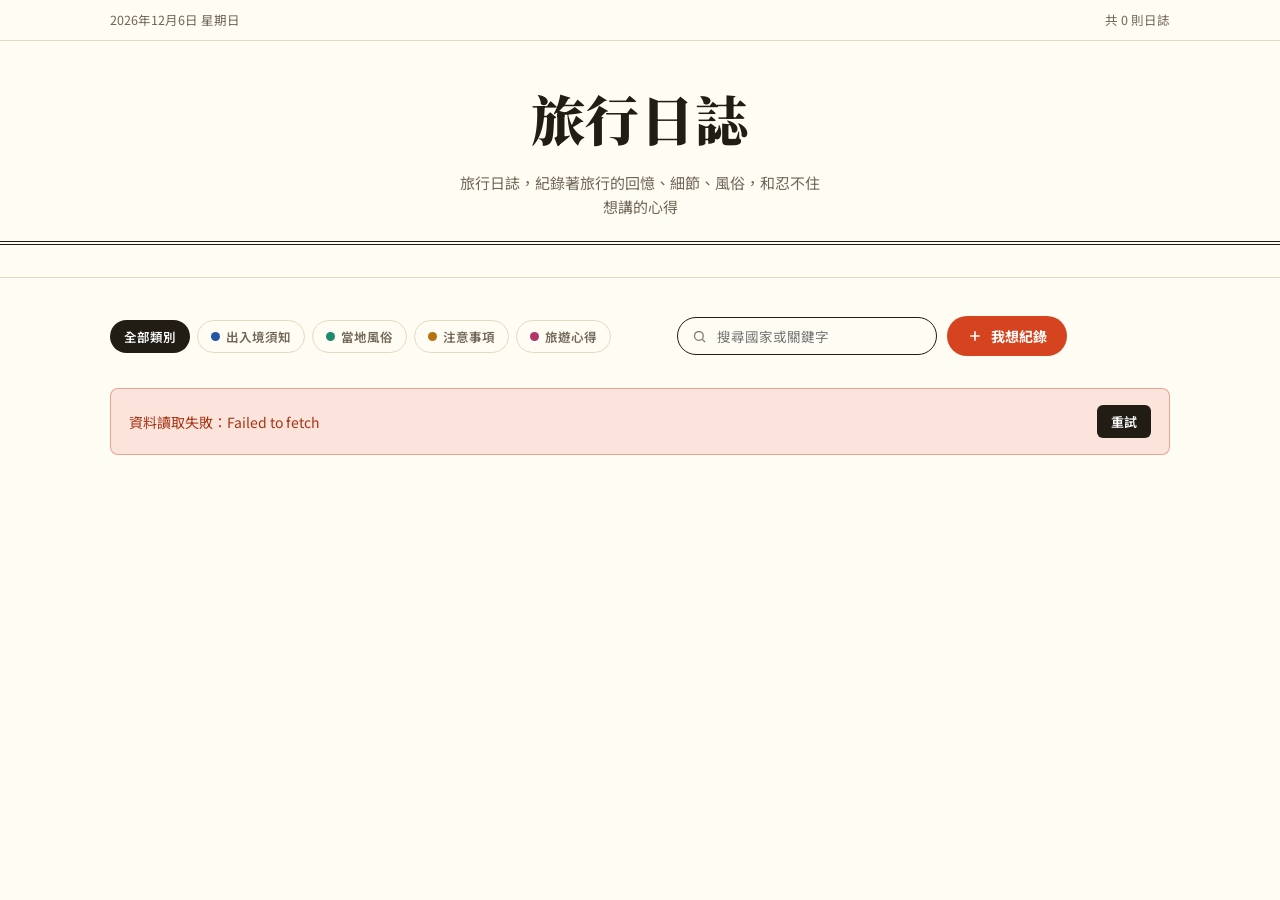
==== index.html @ fbd5e42c "no message" ====
<!DOCTYPE html>
<html lang="zh-Hant">
<head>
<meta charset="UTF-8">
<meta name="viewport" content="width=device-width, initial-scale=1.0">
<title>旅行日誌</title>
<link rel="preconnect" href="https://fonts.googleapis.com">
<link href="https://fonts.googleapis.com/css2?family=Noto+Serif+TC:wght@600;700;900&family=Noto+Sans+TC:wght@400;500;600;700&display=swap" rel="stylesheet">

<link rel="stylesheet" href="css/variables.css">
<link rel="stylesheet" href="css/base.css">
<link rel="stylesheet" href="css/layout.css">
<link rel="stylesheet" href="css/navigation.css">
<link rel="stylesheet" href="css/content.css">
<link rel="stylesheet" href="css/states.css">
<link rel="stylesheet" href="css/modal.css">
<link rel="stylesheet" href="css/detail.css">
<link rel="stylesheet" href="css/toast.css">
<link rel="stylesheet" href="css/responsive.css">
</head>
<body>

<div class="utility-bar">
  <div class="utility-inner">
    <span id="todayLine"></span>
    <span id="countLine">共 0 則日誌</span>
  </div>
</div>

<div class="masthead">
  <h1 class="masthead-title">旅行日誌</h1>
  <p class="masthead-sub">旅行日誌，紀錄著旅行的回憶、細節、風俗，和忍不住想講的心得</p>
</div>

<div class="stat-strip" id="statStrip"></div>

<div class="wrap">
  <div class="nav-bar">
    <div class="country-row" id="countryRow"></div>
    <div class="filter-row">
      <div class="cat-chips" id="catChips"></div>
      <div style="display:flex; gap:10px; flex-wrap:wrap; align-items:center;">
        <div class="search-box">
          <svg viewBox="0 0 24 24" fill="none" stroke="currentColor" stroke-width="2"><circle cx="11" cy="11" r="7"/><path d="M21 21l-4.3-4.3"/></svg>
          <input type="text" id="searchInput" placeholder="搜尋國家或關鍵字">
        </div>
        <button class="btn-add" id="btnAdd" aria-label="投稿一則" title="投稿一則">
          <svg viewBox="0 0 24 24" fill="none" stroke="currentColor" stroke-width="2.4"><path d="M12 5v14M5 12h14"/></svg>
          <span class="btn-label">我想紀錄</span>
        </button>
      </div>
    </div>
  </div>

  <div id="content">
    <div class="loading">正在載入日誌紀錄…</div>
  </div>
</div>

<div class="overlay" id="formOverlay">
  <form class="sheet" id="entryForm">
    <div class="form-header">
      <h2 class="form-title" id="formTitle">投稿一則日誌</h2>
      <button type="button" class="btn-close" id="btnCloseFormTop" aria-label="取消並關閉">
        <svg viewBox="0 0 24 24" fill="none" stroke="currentColor" stroke-width="2" stroke-linecap="round"><path d="M5 5l14 14M19 5L5 19"/></svg>
      </button>
    </div>

    <div class="field">
      <label>分類</label>
      <div class="cat-toggle" id="catToggle"></div>
    </div>

    <div class="row2">
      <div class="field">
        <label for="fCountry">國家 *</label>
        <input type="text" id="fCountry" placeholder="例如：韓國" required>
      </div>
      <div class="field">
        <label for="fRegion">地區／城市</label>
        <input type="text" id="fRegion" placeholder="例如：首爾">
      </div>
    </div>

    <div class="field">
      <label for="fTitle">標題 *</label>
      <input type="text" id="fTitle" placeholder="例如：吃飯的時候，碗千萬別端起來" required>
    </div>

    <div class="field">
      <label for="fContent">內容</label>
      <textarea id="fContent" placeholder="說明清楚一點，之後回頭看才記得住細節……"></textarea>
    </div>

    <div class="field">
      <label for="fDate">日期</label>
      <input type="date" id="fDate">
    </div>

    <div class="row-submit">
      <div class="field">
        <label for="fCompanions">同行家人</label>
        <input type="text" id="fCompanions" placeholder="例如：爸爸、媽媽">
      </div>
      <button type="submit" class="btn-primary">發布</button>
    </div>
  </form>
</div>

<div class="overlay" id="detailOverlay">
  <div class="sheet" id="detailSheet"></div>
</div>

<div class="toast" id="toast"></div>

<script src="js/config.js"></script>
<script src="js/state.js"></script>
<script src="js/utils.js"></script>
<script src="js/api.js"></script>
<script src="js/filters.js"></script>
<script src="js/render.js"></script>
<script src="js/form.js"></script>
<script src="js/detail.js"></script>
<script src="js/main.js"></script>
</body>
</html>
---- css/variables.css ----
:root{
  --paper: #FFFCF4;
  --paper-2: #FBF6E8;
  --ink: #221D14;
  --ink-soft: #6F6656;
  --rule: #E4DAC0;
  --rule-strong: #221D14;
  --brand: #D6431F;
  --brand-deep: #A83313;
  --brand-soft: #FBE4DB;

  --c-exit: #2454A6;      --c-exit-soft: #E5ECF9;
  --c-customs: #1D8A6C;   --c-customs-soft: #E2F3EC;
  --c-precaution: #B5720E;--c-precaution-soft: #FBF0D8;
  --c-reflection: #B23568;--c-reflection-soft: #F9E3EC;

  --font-display: 'Noto Serif TC', Georgia, 'PingFang TC', serif;
  --font-body: 'Noto Sans TC', -apple-system, 'Segoe UI', 'PingFang TC', 'Microsoft JhengHei', sans-serif;
}
---- css/base.css ----
*{ box-sizing: border-box; }
html,body{ margin:0; padding:0; }
body{
  background: var(--paper);
  color: var(--ink);
  font-family: var(--font-body);
  line-height: 1.6;
  min-height: 100vh;
}
::selection{ background: var(--brand); color: #fff; }
:focus-visible{ outline: 2px solid var(--brand); outline-offset: 2px; }
button{ font-family: inherit; cursor: pointer; }
/* 動作送出中的按鈕一律不可再互動 */
button:disabled{ cursor: default; opacity: .5; pointer-events: none; }
textarea, input, select{ font-family: inherit; }
a{ color: inherit; }

.wrap{ max-width: 1100px; margin: 0 auto; padding: 0 20px 90px; }

.dot{ width:9px; height:9px; border-radius:50%; display:inline-block; flex-shrink:0; }
---- css/layout.css ----
/* ---------- UTILITY BAR ---------- */
.utility-bar{
  border-bottom: 1px solid var(--rule);
  font-size: 12.5px; color: var(--ink-soft);
}
.utility-inner{
  max-width: 1100px; margin: 0 auto; padding: 10px 20px;
  display:flex; justify-content: space-between; align-items:center; flex-wrap:wrap; gap:6px;
}

/* ---------- MASTHEAD ---------- */
.masthead{ text-align:center; padding: 34px 20px 22px; border-bottom: 4px double var(--rule-strong); }
.masthead-title{
  font-family: var(--font-display); font-weight: 900; letter-spacing: 0.01em;
  font-size: clamp(32px, 6vw, 54px); margin: 0 0 10px; color: var(--ink);
}
.masthead-sub{ font-size: 15px; color: var(--ink-soft); max-width: 46ch; margin: 0 auto; }

/* ---------- STAT STRIP ---------- */
.stat-strip{
  display:flex; flex-wrap:wrap; gap: 18px; justify-content:center;
  padding: 16px 20px; border-bottom: 1px solid var(--rule); font-size: 13.5px;
}
.stat-strip .item{ display:flex; align-items:center; gap:7px; color: var(--ink-soft); }
---- css/navigation.css ----
/* ---------- NAV ---------- */
.nav-bar{ padding: 18px 0 6px; }
.country-row{
  display:flex; gap:8px; overflow-x:auto; padding-bottom: 10px; -webkit-overflow-scrolling: touch;
  scrollbar-width: thin;
}
.country-row::-webkit-scrollbar{ height:5px; }
.country-row::-webkit-scrollbar-thumb{ background: var(--rule); border-radius:4px; }
.pill{
  flex-shrink:0; background: transparent; border: 1.5px solid var(--rule-strong); color: var(--ink);
  padding: 7px 16px; border-radius: 999px; font-size: 13.5px; font-weight:600; white-space:nowrap;
  transition: background .15s, color .15s;
}
.pill.active{ background: var(--ink); color: var(--paper); }
.pill:hover:not(.active){ background: var(--paper-2); }

.filter-row{ display:flex; justify-content: space-between; align-items:center; gap: 14px; flex-wrap:wrap; margin: 10px 0 6px; }
.cat-chips{ display:flex; gap:7px; flex-wrap:wrap; }
.cat-chip{
  border: 1.5px solid var(--rule); background: var(--paper); color: var(--ink-soft);
  padding: 6px 13px; border-radius: 999px; font-size: 12.5px; font-weight:600;
  display:flex; align-items:center; gap:6px; transition: all .15s;
}
.cat-chip:hover{ border-color: var(--ink-soft); }
.cat-chip.active{ color:#fff; border-color: transparent; }

.search-box{
  display:flex; align-items:center; gap:8px; border: 1.5px solid var(--rule-strong); border-radius: 999px;
  padding: 7px 14px; min-width: 200px; flex: 0 1 260px;
}
.search-box svg{ width:15px; height:15px; opacity:0.6; flex-shrink:0; }
.search-box input{ border:none; background:none; font-size: 13.5px; width:100%; color: var(--ink); }
.search-box input:focus{ outline:none; }

.btn-add{
  background: var(--brand); color:#fff; border:none; border-radius: 999px; padding: 10px 20px;
  font-size: 14px; font-weight:700; display:flex; align-items:center; gap:8px; white-space:nowrap;
  transition: background .15s, transform .15s;
}
.btn-add:hover{ background: var(--brand-deep); transform: translateY(-1px); }
.btn-add svg{ width:16px; height:16px; }
---- css/content.css ----
/* ---------- CONTENT ---------- */
#content{ margin-top: 18px; }

/* ---------- PINNED SECTION ---------- */
.section-head{
  display:flex; align-items:center; gap:8px; margin: 4px 0 14px;
  font-family: var(--font-display); font-size:16px; font-weight:700; color: var(--ink);
}
.section-head svg{ width:17px; height:17px; flex-shrink:0; color: var(--c-precaution); fill: currentColor; }
.section-count{
  min-width:20px; height:20px; padding:0 6px; border-radius:999px;
  background: var(--c-precaution-soft); color: var(--c-precaution);
  font-family: var(--font-body); font-size:12px; font-weight:700;
  display:inline-flex; align-items:center; justify-content:center;
}
#pinnedGrid{ margin-bottom:30px; }

/* ---------- PIN BUTTON ---------- */
.btn-pin{
  width:28px; height:28px; flex:0 0 auto; padding:0; border-radius:50%;
  border:1.5px solid var(--rule); background: var(--paper); color: var(--ink-soft);
  display:inline-flex; align-items:center; justify-content:center;
  transition: background .15s, color .15s, border-color .15s;
}
.btn-pin svg{ width:15px; height:15px; }
.btn-pin:hover{ color: var(--ink); border-color: var(--ink-soft); }
.btn-pin.is-pinned{ background: var(--c-precaution); border-color: var(--c-precaution); color:#fff; }
.btn-pin.is-pinned svg{ fill: currentColor; }

.lead{
  display:grid; grid-template-columns: 6px 1fr; gap: 18px; margin-bottom: 30px; cursor:pointer;
  padding: 22px 22px 22px 0; border: 1px solid var(--rule); background: var(--paper-2);
}
.lead:hover{ background: #F5EED9; }
.lead .bar{ border-radius: 3px; }
.latest-label{
  display:flex; align-items:center; width:fit-content; background:var(--brand); color:#fff;
  padding:3px 9px; margin-bottom:8px; font-size:11px; font-weight:700; letter-spacing:.12em; line-height:1.4;
}
.lead-top{ display:flex; justify-content:space-between; align-items:flex-start; gap:14px; min-width:0; }
.lead-top-left{ display:flex; align-items:flex-start; gap:10px; min-width:0; flex:1 1 auto; }
.lead-top-left .btn-pin{ margin-top:1px; }
.lead-labels{ display:flex; flex-direction:column; align-items:flex-start; min-width:0; }
.lead-kicker{ font-size:12.5px; font-weight:700; display:inline-flex; align-items:center; gap:6px; padding:4px 11px; border-radius:999px; color:#fff; margin-bottom:10px; max-width:100%; overflow:hidden; text-overflow:ellipsis; white-space:nowrap; }
.lead h2{ font-family: var(--font-display); font-size: clamp(22px,3vw,30px); margin:0 0 10px; font-weight:700; line-height:1.35; }
.lead .meta{ font-size:13px; color: var(--ink-soft); margin: 0 0 10px; }
.lead p.excerpt{ font-size:15px; color: var(--ink); opacity:0.88; margin:0; max-width: 70ch; }

.grid{ display:grid; grid-template-columns: repeat(auto-fill, minmax(270px,1fr)); gap: 20px; }

.card{
  background: var(--paper); border: 1px solid var(--rule); border-left: 5px solid var(--ink);
  padding: 18px 18px 16px; cursor:pointer; transition: transform .16s, box-shadow .16s, border-color .16s;
  display:flex; flex-direction:column; min-height: 168px;
}
.card:hover{ transform: translateY(-3px); box-shadow: 0 10px 22px rgba(34,29,20,0.12); }
.card.is-pinned{ background: var(--paper-2); box-shadow: inset 0 0 0 1px var(--c-precaution-soft); }
.card.is-pinned:hover{ box-shadow: inset 0 0 0 1px var(--c-precaution-soft), 0 10px 22px rgba(34,29,20,0.12); }

/* 左：釘選鈕＋分類標籤；右：國旗。三者各自固定，不互相擠壓 */
.card-top{ display:flex; align-items:center; justify-content:space-between; gap:10px; margin-bottom:10px; min-width:0; }
.card-top-left{ display:flex; align-items:center; gap:8px; min-width:0; flex:1 1 auto; }
.card-top-right{ display:flex; align-items:center; flex:0 0 auto; }
.card-kicker{
  font-size:11.5px; font-weight:700; display:inline-flex; align-items:center; gap:5px;
  padding:3px 10px; border-radius:999px; color:#fff;
  flex:0 1 auto; min-width:0; overflow:hidden; text-overflow:ellipsis; white-space:nowrap;
}
.card-flag{
  flex:0 0 auto; width:64px; height:48px; object-fit:cover; border-radius:5px;
  display:block;
}
.card .country-line{ font-size:12.5px; color: var(--ink-soft); margin: 0 0 4px; font-weight:600; overflow-wrap:anywhere; }
.card h3{ font-family: var(--font-display); font-size: clamp(22px,3vw,30px); margin:0 0 8px; font-weight:700; line-height:1.4; }
.card p.excerpt{ font-size:13.5px; color: var(--ink); opacity:0.82; margin:0; flex:1;
  line-height:1.6; max-height:4.8em; overflow:hidden; }
.card .meta{ font-size:11.5px; color: var(--ink-soft); margin-top:10px; }
---- css/states.css ----
/* ---------- EMPTY / LOADING / ERROR ---------- */
.empty{ text-align:center; padding: 70px 20px; color: var(--ink-soft); }
.empty svg{ width:52px; height:52px; opacity:0.4; margin-bottom:16px; }
.empty h3{ font-family: var(--font-display); font-size:21px; color: var(--ink); margin:0 0 8px; font-weight:700; }
.empty p{ margin:0 0 20px; font-size:14px; }
.loading{ text-align:center; padding: 70px 20px; color: var(--ink-soft); font-size:14px; }
.error-box{
  background: var(--brand-soft); border: 1px solid rgba(214,67,31,0.4); color: var(--brand-deep);
  padding: 16px 18px; border-radius: 8px; margin: 20px 0; font-size:14px;
  display:flex; justify-content:space-between; align-items:center; gap:12px; flex-wrap:wrap;
}
.error-box button{ background: var(--ink); color:#fff; border:none; padding:7px 14px; border-radius: 6px; font-size:13px; font-weight:600; }
---- css/modal.css ----
/* ---------- MODAL ---------- */
.overlay{
  position:fixed; inset:0; background: rgba(34,29,20,0.5); backdrop-filter: blur(2px);
  display:flex; align-items:flex-end; justify-content:center; z-index:50;
  opacity:0; pointer-events:none; transition: opacity .18s ease;
}
.overlay.open{ opacity:1; pointer-events:auto; }
@media (min-width:720px){ .overlay{ align-items:center; } }

.sheet{
  background: var(--paper); color: var(--ink); width:100%; max-width: 640px;
  max-height: 92vh; overflow-y:auto; border-radius: 10px 10px 0 0;
  padding: 30px 26px 26px; transform: translateY(24px); transition: transform .2s ease;
}
.overlay.open .sheet{ transform: translateY(0); }
@media (min-width:720px){ .sheet{ border-radius: 10px; } }

.sheet h2.form-title{ font-family: var(--font-display); font-size:24px; margin:0; font-weight:700; }
.form-header{ display:flex; justify-content:space-between; align-items:flex-start; gap:12px; margin-bottom:20px; }
.btn-close{
  background:none; border:none; padding:4px; line-height:0; color: var(--ink-soft);
  flex-shrink:0; border-radius:6px; transition: color .15s, background .15s;
}
.btn-close:hover{ color: var(--ink); background: var(--paper-2); }
.btn-close svg{ width:20px; height:20px; }

.field{ margin-bottom:16px; }
.field label{ display:block; font-size:13px; font-weight:700; color: var(--ink-soft); margin-bottom:6px; }
.field input[type=text], .field input[type=date], .field textarea{
  width:100%; border:1.5px solid var(--rule); background:#fff; border-radius:6px;
  padding:10px 12px; font-size:14px; color: var(--ink); resize:vertical;
}
.field input[type=date]{ font-family: inherit; }
.field input:focus, .field textarea:focus{ outline:none; border-color: var(--ink-soft); }
.field textarea{ min-height: 90px; }
.row2{ display:grid; grid-template-columns:1fr 1fr; gap:14px; }
.row2 > .field{ min-width:0; }
@media (max-width:480px){ .row2{ gap:10px; } }

.cat-toggle{
  display:flex; gap:8px; flex-wrap:nowrap; overflow-x:auto; -webkit-overflow-scrolling:touch;
  scrollbar-width:none; -ms-overflow-style:none; padding-bottom:2px;
}
.cat-toggle::-webkit-scrollbar{ display:none; }
.cat-toggle button{
  flex:0 0 auto; white-space:nowrap; padding:10px 14px; border-radius:8px; border:1.5px solid var(--rule); background:#fff;
  font-size:12.5px; font-weight:700; color: var(--ink-soft); transition: all .15s;
}
.cat-toggle button.is-active{ color:#fff; border-color: transparent; }

.row-submit{ display:flex; align-items:flex-end; gap:10px; margin-top:22px; }
.row-submit .field{ flex:1; min-width:0; margin-bottom:0; }
.row-submit .btn-primary{ flex:0 0 auto; }

.btn-secondary{ background: transparent; border:1.5px solid var(--rule-strong); color: var(--ink); padding:10px 18px; border-radius:8px; font-size:14px; font-weight:600; }
.btn-secondary:hover{ background: var(--paper-2); }
.btn-primary{ background: var(--ink); color:#fff; border:none; padding:10px 20px; border-radius:8px; font-size:14px; font-weight:700; }
.btn-primary:hover{ background:#000; }
---- css/detail.css ----
/* ---------- DETAIL ---------- */
.detail-kicker{ font-size:12.5px; font-weight:700; display:inline-flex; align-items:center; gap:6px; padding:5px 13px; border-radius:999px; color:#fff; margin-bottom:14px; }
.detail-pinned{
  display:inline-flex; align-items:center; gap:5px; margin: 0 0 14px 8px; padding:5px 12px;
  border-radius:999px; background: var(--c-precaution-soft); color: var(--c-precaution);
  font-size:12px; font-weight:700; vertical-align:middle;
}
.detail-pinned svg{ width:13px; height:13px; fill: currentColor; }
.detail-country{ font-size:13.5px; color: var(--ink-soft); font-weight:600; margin: 0 0 4px; }
.detail-title{ font-family: var(--font-display); font-size:26px; font-weight:700; margin:0 0 10px; line-height:1.35; }
.detail-meta{ font-size:13px; color: var(--ink-soft); margin: 0 0 20px; }
.detail-body{ font-size:15.5px; color: var(--ink); white-space: pre-wrap; margin: 0 0 24px; }
.detail-footer{ display:flex; justify-content: space-between; align-items:center; border-top:1px solid var(--rule); padding-top:18px; gap:10px; flex-wrap:wrap; }
.detail-footer .left-actions{ display:flex; gap:8px; flex-wrap:wrap; }
.btn-danger{ background: transparent; color: var(--brand-deep); border:1.5px solid rgba(214,67,31,0.4); padding:9px 16px; border-radius:8px; font-size:13px; font-weight:700; }
.btn-danger:hover{ background: var(--brand-soft); }
#btnTogglePin.is-pinned{ color: var(--c-precaution); border-color: var(--c-precaution); background: var(--c-precaution-soft); }
.confirm-row{ display:flex; align-items:center; gap:10px; font-size:13px; color: var(--brand-deep); flex-wrap:wrap; }
---- css/toast.css ----
/* ---------- TOAST ---------- */
.toast{
  position:fixed; bottom:24px; right:24px; background: var(--ink); color:#fff; padding:12px 20px;
  border-radius:8px; font-size:13.5px; box-shadow: 0 8px 20px rgba(0,0,0,0.25); z-index:100;
  transform: translateY(20px); opacity:0; transition: transform .2s, opacity .2s; pointer-events:none;
}
.toast.show{ transform: translateY(0); opacity:1; }
---- css/responsive.css ----
/* ---------- BALANCED MOBILE LAYOUT ---------- */
@media (max-width:719px){
  /* Keep the newspaper identity and leave room for the hierarchy to breathe. */
  .utility-inner{ padding:7px 14px; font-size:11.5px; gap:4px 10px; }
  .masthead{ padding:18px 16px 16px; border-bottom-width:3px; }
  .masthead-title{ font-size:30px; line-height:1.3; margin-bottom:5px; }
  .masthead-sub{ font-size:13px; line-height:1.65; max-width:34ch; }

  .stat-strip{
    flex-wrap:nowrap; justify-content:flex-start; overflow-x:auto; gap:14px;
    padding:10px 14px; font-size:11.5px; white-space:nowrap; scrollbar-width:none;
  }
  .stat-strip::-webkit-scrollbar{ display:none; }

  .wrap{ padding:0 14px 88px; }
  .nav-bar{ padding:12px 0 4px; }
  .country-row{ gap:8px; padding-bottom:8px; }
  .country-row::-webkit-scrollbar{ display:none; }
  .pill{ padding:6px 13px; font-size:12px; border-width:1px; }

  .filter-row{ display:block; margin:7px 0 0; }
  .cat-chips{ flex-wrap:nowrap; overflow-x:auto; gap:7px; padding:0 0 9px; scrollbar-width:none; }
  .cat-chips::-webkit-scrollbar{ display:none; }
  .cat-chip{ flex:0 0 auto; padding:5px 11px; font-size:11.5px; border-width:1px; gap:4px; }
  .filter-row > div:last-child{ display:block !important; }
  .search-box{ min-width:0; max-width:none; width:100%; padding:8px 13px; }
  .search-box input{ font-size:12.5px; }

  /* The composer is always nearby without consuming filter-row height. */
  .btn-add{
    position:fixed; right:max(16px, env(safe-area-inset-right)); bottom:max(16px, env(safe-area-inset-bottom));
    z-index:40; width:56px; height:56px; padding:0; border-radius:50%; justify-content:center;
    box-shadow:0 8px 20px rgba(168,51,19,.34);
  }
  .btn-add svg{ width:25px; height:25px; }
  .btn-add .btn-label{ display:none; }
  .btn-add:focus-visible{ outline-color:var(--ink); outline-offset:3px; }

  #content{ margin-top:16px; }
  .lead{ grid-template-columns:4px 1fr; gap:14px; margin-bottom:18px; padding:18px 16px 18px 0; }
  .lead-top{ gap:10px; }
  .lead-top-left{ gap:8px; }
  .latest-label{ padding:3px 8px; margin-bottom:7px; font-size:10.5px; }
  .lead-kicker{ font-size:11px; padding:3px 9px; margin-bottom:8px; }
  .lead h2{ font-size:21px; margin-bottom:7px; }
  .lead .meta{ font-size:11.5px; margin-bottom:7px; }
  .lead p.excerpt{ font-size:13px; line-height:1.55; max-height:3.1em; overflow:hidden; }

  .grid{ grid-template-columns:1fr; gap:14px; }
  .card{ min-height:0; padding:15px 15px 14px; border-left-width:4px; }
  .card-kicker{ font-size:10.5px; padding:3px 8px; }
  .card-top{ margin-bottom:7px; }
  .card-flag{ width:56px; height:42px; }
  .card-top{ gap:8px; }
  .btn-pin{ width:26px; height:26px; }
  .btn-pin svg{ width:14px; height:14px; }
  .section-head{ font-size:14.5px; margin-bottom:11px; }
  #pinnedGrid{ margin-bottom:22px; }
  .card .country-line{ font-size:11.5px; margin-bottom:3px; }
  .card h3{ font-size:21px; margin-bottom:6px; }
  .card p.excerpt{ font-size:12.5px; line-height:1.5; max-height:3em; }
  .card .meta{ font-size:10.5px; margin-top:8px; }

  .empty, .loading{ padding:42px 14px; }
  .error-box{ margin:10px 0; padding:12px; font-size:13px; }

  .sheet{ max-height:90vh; padding:20px 16px calc(16px + env(safe-area-inset-bottom)); }
  .sheet h2.form-title{ font-size:21px; }
  .form-header{ margin-bottom:14px; }
  .field{ margin-bottom:11px; }
  .field textarea{ min-height:72px; }
  .detail-kicker{ margin-bottom:8px; }
  .detail-pinned{ margin-bottom:8px; }
  .detail-title{ font-size:22px; margin-bottom:6px; }
  .detail-meta{ margin-bottom:12px; }
  .detail-body{ font-size:14px; margin-bottom:16px; }
  .detail-footer{ padding-top:12px; }

  .toast{ right:14px; bottom:84px; max-width:calc(100vw - 28px); }
}

@media (prefers-reduced-motion: reduce){
  .card, .lead, .overlay, .sheet, .toast, .btn-add, .pill, .btn-pin{ transition:none !important; }
}
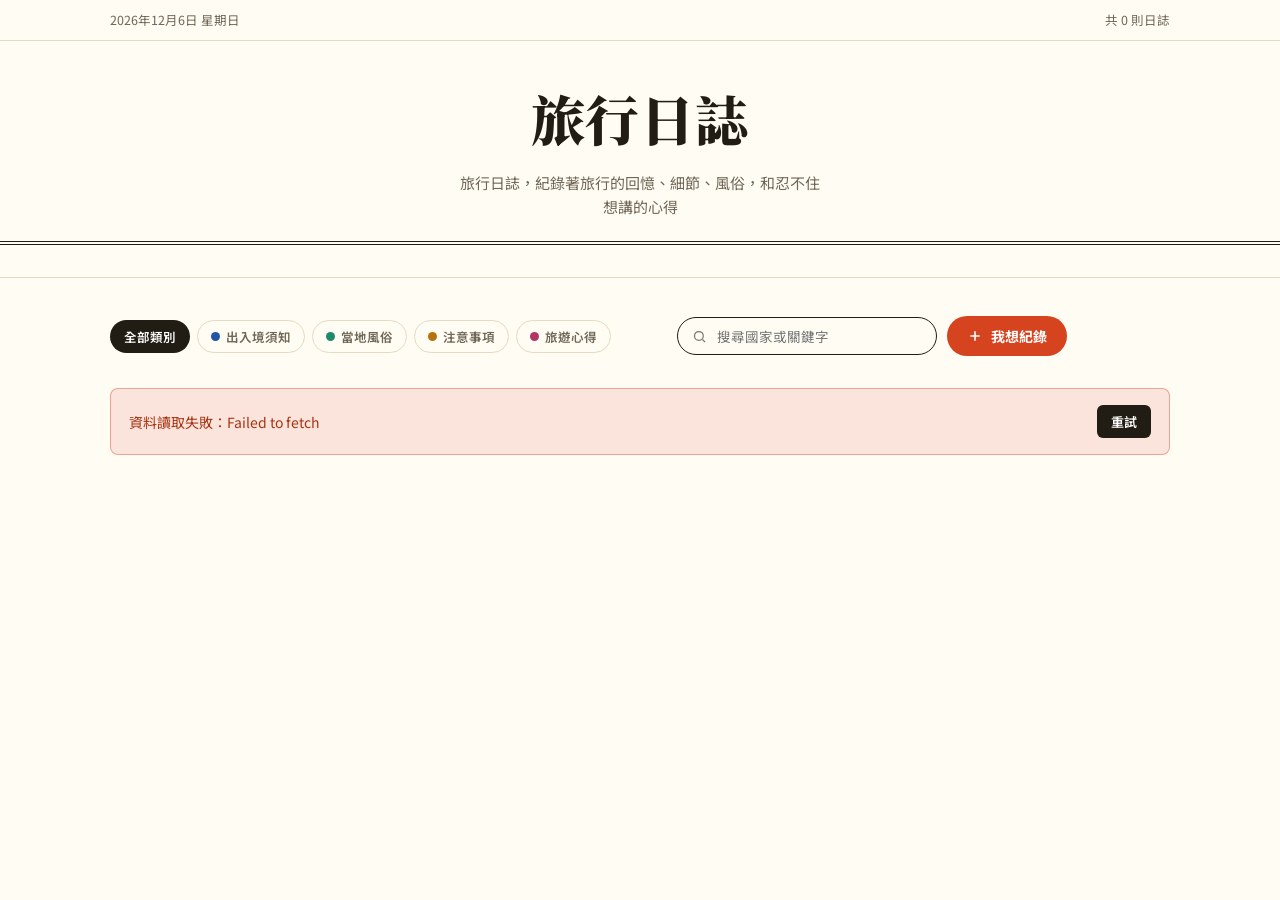
==== commit 5ebc5aab: "增加網頁icon" ====
--- a/index.html
+++ b/index.html
@@ -6,6 +6,21 @@
 <title>旅行日誌</title>
 <link rel="preconnect" href="https://fonts.googleapis.com">
 <link href="https://fonts.googleapis.com/css2?family=Noto+Serif+TC:wght@600;700;900&family=Noto+Sans+TC:wght@400;500;600;700&display=swap" rel="stylesheet">
+
+<!-- PWA: installability -->
+<link rel="manifest" href="manifest.webmanifest">
+<meta name="theme-color" content="#D6431F">
+
+<!-- PWA: favicon -->
+<link rel="icon" type="image/png" sizes="32x32" href="icons/favicon-32.png">
+<link rel="icon" type="image/png" sizes="16x16" href="icons/favicon-16.png">
+<link rel="shortcut icon" href="icons/favicon.ico">
+
+<!-- PWA: iOS "Add to Home Screen" support (iOS ignores the manifest) -->
+<meta name="apple-mobile-web-app-capable" content="yes">
+<meta name="apple-mobile-web-app-status-bar-style" content="black-translucent">
+<meta name="apple-mobile-web-app-title" content="旅行日誌">
+<link rel="apple-touch-icon" href="icons/apple-touch-icon.png">
 
 <link rel="stylesheet" href="css/variables.css">
 <link rel="stylesheet" href="css/base.css">
@@ -122,5 +137,16 @@
 <script src="js/form.js"></script>
 <script src="js/detail.js"></script>
 <script src="js/main.js"></script>
+
+<script>
+  // PWA: register service worker (enables offline + install prompt on Android/desktop)
+  if ('serviceWorker' in navigator) {
+    window.addEventListener('load', () => {
+      navigator.serviceWorker.register('sw.js').catch((err) => {
+        console.warn('Service worker registration failed:', err);
+      });
+    });
+  }
+</script>
 </body>
 </html>
--- a/css/base.css
+++ b/css/base.css
@@ -1,5 +1,5 @@
 *{ box-sizing: border-box; }
-html,body{ margin:0; padding:0; }
+html,body{ margin:0; padding:0; overflow-x:hidden; }
 body{
   background: var(--paper);
   color: var(--ink);
--- a/css/modal.css
+++ b/css/modal.css
@@ -2,14 +2,14 @@
 .overlay{
   position:fixed; inset:0; background: rgba(34,29,20,0.5); backdrop-filter: blur(2px);
   display:flex; align-items:flex-end; justify-content:center; z-index:50;
-  opacity:0; pointer-events:none; transition: opacity .18s ease;
+  opacity:0; pointer-events:none; overflow-x:hidden; transition: opacity .18s ease;
 }
 .overlay.open{ opacity:1; pointer-events:auto; }
 @media (min-width:720px){ .overlay{ align-items:center; } }
 
 .sheet{
   background: var(--paper); color: var(--ink); width:100%; max-width: 640px;
-  max-height: 92vh; overflow-y:auto; border-radius: 10px 10px 0 0;
+  max-height: 92vh; overflow-x:hidden; overflow-y:auto; border-radius: 10px 10px 0 0;
   padding: 30px 26px 26px; transform: translateY(24px); transition: transform .2s ease;
 }
 .overlay.open .sheet{ transform: translateY(0); }
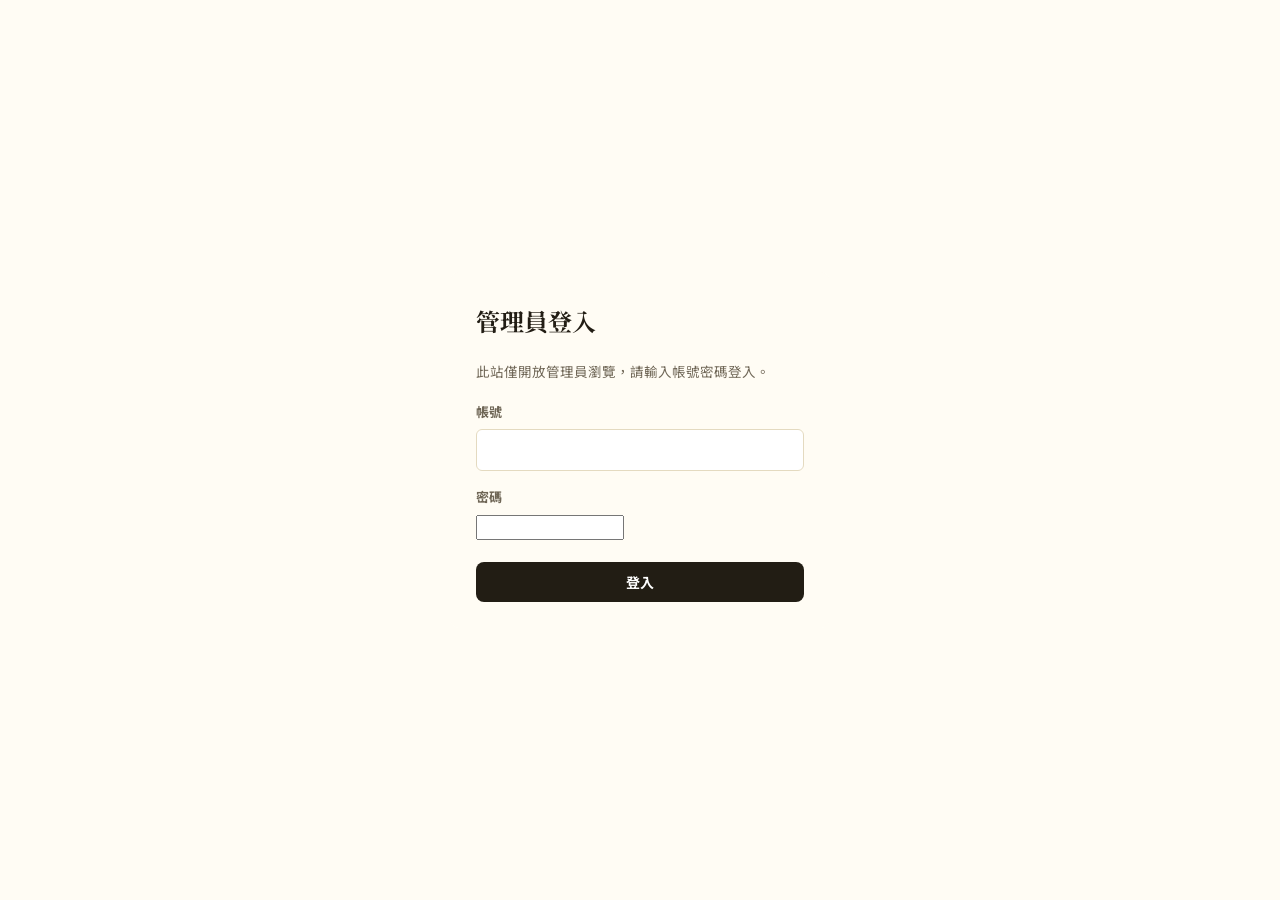
==== commit 8a15b332: "增加管理員帳號" ====
--- a/index.html
+++ b/index.html
@@ -31,14 +31,38 @@
 <link rel="stylesheet" href="css/modal.css">
 <link rel="stylesheet" href="css/detail.css">
 <link rel="stylesheet" href="css/toast.css">
+<link rel="stylesheet" href="css/login.css">
 <link rel="stylesheet" href="css/responsive.css">
 </head>
 <body>
+
+<!-- 登入畫面：預設就是「open」，未登入前會蓋住整個頁面，登入成功才會移除 -->
+<div class="overlay open" id="loginOverlay">
+  <form class="sheet login-sheet" id="loginForm">
+    <div class="form-header">
+      <h2 class="form-title">管理員登入</h2>
+    </div>
+    <p class="login-desc">此站僅開放管理員瀏覽，請輸入帳號密碼登入。</p>
+    <div class="field">
+      <label for="lUsername">帳號</label>
+      <input type="text" id="lUsername" autocomplete="username" required>
+    </div>
+    <div class="field">
+      <label for="lPassword">密碼</label>
+      <input type="password" id="lPassword" autocomplete="current-password" required>
+    </div>
+    <div class="login-error" id="loginError" style="display:none;"></div>
+    <div class="row-submit">
+      <button type="submit" class="btn-primary" id="btnLoginSubmit">登入</button>
+    </div>
+  </form>
+</div>
 
 <div class="utility-bar">
   <div class="utility-inner">
     <span id="todayLine"></span>
     <span id="countLine">共 0 則日誌</span>
+    <button id="btnLogout" class="btn-logout" type="button" style="display:none;">登出</button>
   </div>
 </div>
 
@@ -128,6 +152,8 @@
 
 <div class="toast" id="toast"></div>
 
+<!-- auth.js 一定要排在最前面，才能在其他腳本發出任何請求前先把 fetch 攔截好 -->
+<script src="js/auth.js"></script>
 <script src="js/config.js"></script>
 <script src="js/state.js"></script>
 <script src="js/utils.js"></script>
--- a/css/content.css
+++ b/css/content.css
@@ -44,7 +44,10 @@
 .lead-kicker{ font-size:12.5px; font-weight:700; display:inline-flex; align-items:center; gap:6px; padding:4px 11px; border-radius:999px; color:#fff; margin-bottom:10px; max-width:100%; overflow:hidden; text-overflow:ellipsis; white-space:nowrap; }
 .lead h2{ font-family: var(--font-display); font-size: clamp(22px,3vw,30px); margin:0 0 10px; font-weight:700; line-height:1.35; }
 .lead .meta{ font-size:13px; color: var(--ink-soft); margin: 0 0 10px; }
-.lead p.excerpt{ font-size:15px; color: var(--ink); opacity:0.88; margin:0; max-width: 70ch; }
+.lead p.excerpt{
+  font-size:15px; color: var(--ink); opacity:0.88; margin:0; max-width: 70ch;
+  display:-webkit-box; -webkit-line-clamp:3; line-clamp:3; -webkit-box-orient:vertical; overflow:hidden;
+}
 
 .grid{ display:grid; grid-template-columns: repeat(auto-fill, minmax(270px,1fr)); gap: 20px; }
 
@@ -73,5 +76,10 @@
 .card .country-line{ font-size:12.5px; color: var(--ink-soft); margin: 0 0 4px; font-weight:600; overflow-wrap:anywhere; }
 .card h3{ font-family: var(--font-display); font-size: clamp(22px,3vw,30px); margin:0 0 8px; font-weight:700; line-height:1.4; }
 .card p.excerpt{ font-size:13.5px; color: var(--ink); opacity:0.82; margin:0; flex:1;
-  line-height:1.6; max-height:4.8em; overflow:hidden; }
+  line-height:1.6; display:-webkit-box; -webkit-line-clamp:3; line-clamp:3; -webkit-box-orient:vertical; overflow:hidden; }
 .card .meta{ font-size:11.5px; color: var(--ink-soft); margin-top:10px; }
+
+.content-link-preview{
+  color: var(--brand-deep); text-decoration: underline;
+  text-decoration-color: rgba(214,67,31,0.4); text-underline-offset: 2px;
+}
--- a/css/detail.css
+++ b/css/detail.css
@@ -10,6 +10,23 @@
 .detail-title{ font-family: var(--font-display); font-size:26px; font-weight:700; margin:0 0 10px; line-height:1.35; }
 .detail-meta{ font-size:13px; color: var(--ink-soft); margin: 0 0 20px; }
 .detail-body{ font-size:15.5px; color: var(--ink); white-space: pre-wrap; margin: 0 0 24px; }
+.content-link{ color: var(--brand-deep); text-decoration: underline; text-decoration-color: rgba(214,67,31,0.4); text-underline-offset: 2px; word-break: break-all; }
+.content-link:hover{ text-decoration-color: var(--brand-deep); }
+
+.detail-links{ margin: 0 0 24px; }
+.detail-links-title{ font-size:12.5px; font-weight:700; color: var(--ink-soft); margin: 0 0 8px; }
+.link-chip-row{ display:flex; flex-direction:column; gap:8px; }
+.link-chip{
+  display:flex; align-items:center; gap:10px; padding:10px 12px; border:1.5px solid var(--rule);
+  border-radius:8px; background: var(--paper-2); text-decoration:none; color: var(--ink);
+  transition: border-color .15s, background .15s;
+}
+.link-chip:hover{ border-color: var(--ink-soft); background:#F5EED9; }
+.link-favicon{ width:18px; height:18px; flex:0 0 auto; border-radius:3px; }
+.link-domain{ flex:1 1 auto; min-width:0; font-size:13px; font-weight:600; overflow:hidden; text-overflow:ellipsis; white-space:nowrap; }
+.link-go{ flex:0 0 auto; color: var(--ink-soft); display:flex; }
+.link-go svg{ width:15px; height:15px; }
+.link-chip:hover .link-go{ color: var(--brand-deep); }
 .detail-footer{ display:flex; justify-content: space-between; align-items:center; border-top:1px solid var(--rule); padding-top:18px; gap:10px; flex-wrap:wrap; }
 .detail-footer .left-actions{ display:flex; gap:8px; flex-wrap:wrap; }
 .btn-danger{ background: transparent; color: var(--brand-deep); border:1.5px solid rgba(214,67,31,0.4); padding:9px 16px; border-radius:8px; font-size:13px; font-weight:700; }
--- a/css/login.css
+++ b/css/login.css
@@ -0,0 +1,26 @@
+/* ---------- LOGIN GATE ---------- */
+#loginOverlay{
+  z-index: 200;
+  background: var(--paper);
+  backdrop-filter: none;
+}
+#loginOverlay .login-sheet{
+  max-width: 380px;
+}
+.login-desc{
+  font-size: 13.5px; color: var(--ink-soft); margin: 0 0 20px;
+}
+.login-error{
+  background: var(--brand-soft); color: var(--brand-deep); border:1px solid rgba(214,67,31,0.4);
+  padding: 10px 12px; border-radius:6px; font-size:13px; margin-bottom:14px;
+}
+#loginForm .row-submit{ justify-content:flex-end; }
+#loginForm .btn-primary{ width:100%; }
+
+body.auth-locked{ overflow:hidden; }
+
+.btn-logout{
+  background:none; border:1px solid var(--rule-strong); color:var(--ink);
+  padding:4px 12px; border-radius:999px; font-size:12px; font-weight:600;
+}
+.btn-logout:hover{ background: var(--paper-2); }
--- a/css/responsive.css
+++ b/css/responsive.css
@@ -29,10 +29,11 @@
   /* The composer is always nearby without consuming filter-row height. */
   .btn-add{
     position:fixed; right:max(16px, env(safe-area-inset-right)); bottom:max(16px, env(safe-area-inset-bottom));
-    z-index:40; width:56px; height:56px; padding:0; border-radius:50%; justify-content:center;
+    z-index:40; width:56px; height:56px; padding:0; border-radius:50%;
+    display:flex; align-items:center; justify-content:center; gap:0;
     box-shadow:0 8px 20px rgba(168,51,19,.34);
   }
-  .btn-add svg{ width:25px; height:25px; }
+  .btn-add svg{ width:25px; height:25px; display:block; margin:0; flex-shrink:0; }
   .btn-add .btn-label{ display:none; }
   .btn-add:focus-visible{ outline-color:var(--ink); outline-offset:3px; }
 
@@ -44,7 +45,7 @@
   .lead-kicker{ font-size:11px; padding:3px 9px; margin-bottom:8px; }
   .lead h2{ font-size:21px; margin-bottom:7px; }
   .lead .meta{ font-size:11.5px; margin-bottom:7px; }
-  .lead p.excerpt{ font-size:13px; line-height:1.55; max-height:3.1em; overflow:hidden; }
+  .lead p.excerpt{ font-size:13px; line-height:1.55; -webkit-line-clamp:2; line-clamp:2; }
 
   .grid{ grid-template-columns:1fr; gap:14px; }
   .card{ min-height:0; padding:15px 15px 14px; border-left-width:4px; }
@@ -58,7 +59,7 @@
   #pinnedGrid{ margin-bottom:22px; }
   .card .country-line{ font-size:11.5px; margin-bottom:3px; }
   .card h3{ font-size:21px; margin-bottom:6px; }
-  .card p.excerpt{ font-size:12.5px; line-height:1.5; max-height:3em; }
+  .card p.excerpt{ font-size:12.5px; line-height:1.5; -webkit-line-clamp:2; line-clamp:2; }
   .card .meta{ font-size:10.5px; margin-top:8px; }
 
   .empty, .loading{ padding:42px 14px; }
@@ -74,6 +75,7 @@
   .detail-title{ font-size:22px; margin-bottom:6px; }
   .detail-meta{ margin-bottom:12px; }
   .detail-body{ font-size:14px; margin-bottom:16px; }
+  .detail-links{ margin-bottom:16px; }
   .detail-footer{ padding-top:12px; }
 
   .toast{ right:14px; bottom:84px; max-width:calc(100vw - 28px); }
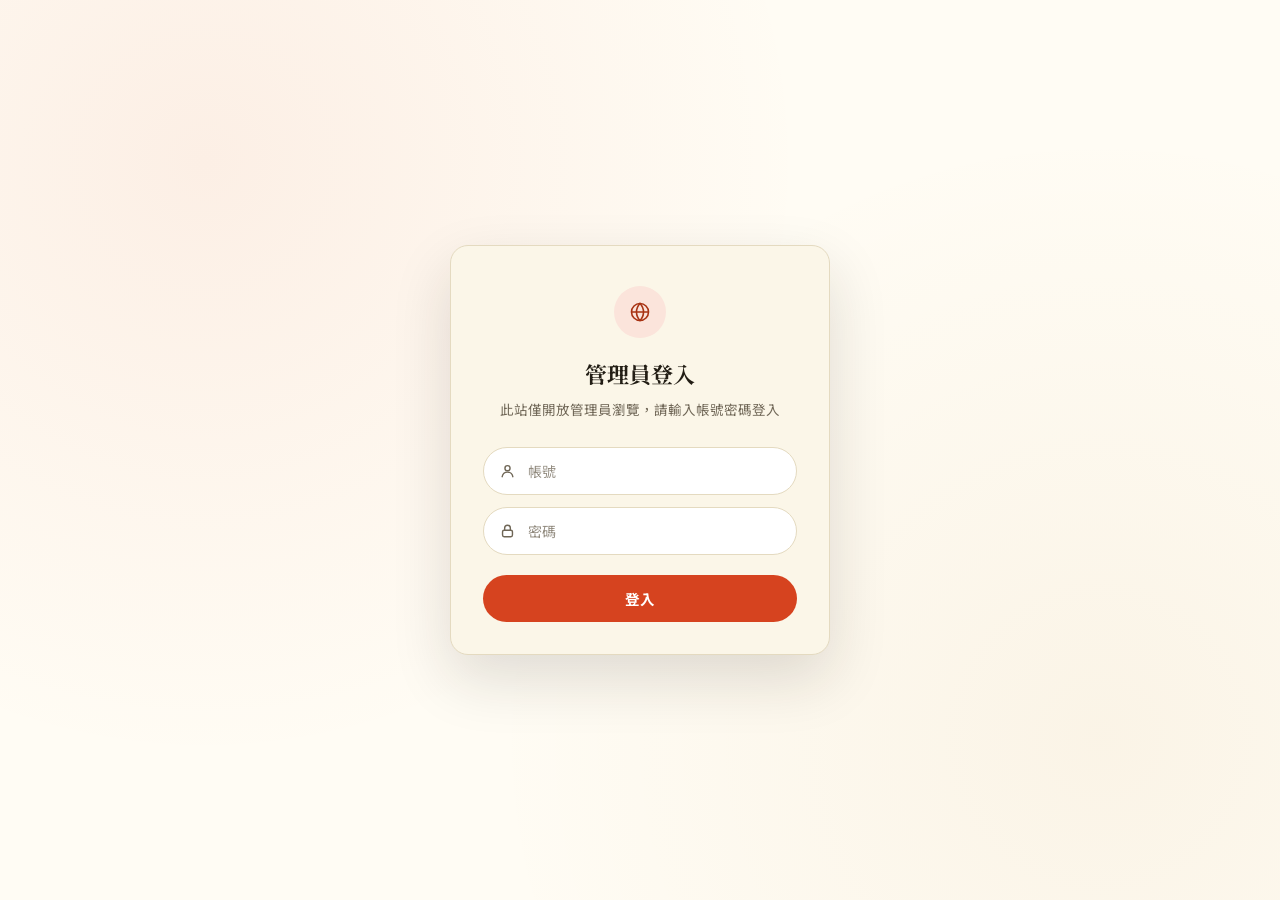
==== commit 7915199c: "優化登入介面" ====
--- a/index.html
+++ b/index.html
@@ -38,24 +38,36 @@
 
 <!-- 登入畫面：預設就是「open」，未登入前會蓋住整個頁面，登入成功才會移除 -->
 <div class="overlay open" id="loginOverlay">
-  <form class="sheet login-sheet" id="loginForm">
-    <div class="form-header">
-      <h2 class="form-title">管理員登入</h2>
+  <div class="login-card">
+    <div class="login-mark" aria-hidden="true">
+      <svg viewBox="0 0 24 24" fill="none" stroke="currentColor" stroke-width="1.6" stroke-linecap="round">
+        <circle cx="12" cy="12" r="8.5"/>
+        <path d="M12 3.5c2.3 2.4 3.5 5.4 3.5 8.5s-1.2 6.1-3.5 8.5c-2.3-2.4-3.5-5.4-3.5-8.5S9.7 5.9 12 3.5z"/>
+        <path d="M3.8 12h16.4"/>
+      </svg>
     </div>
-    <p class="login-desc">此站僅開放管理員瀏覽，請輸入帳號密碼登入。</p>
-    <div class="field">
-      <label for="lUsername">帳號</label>
-      <input type="text" id="lUsername" autocomplete="username" required>
-    </div>
-    <div class="field">
-      <label for="lPassword">密碼</label>
-      <input type="password" id="lPassword" autocomplete="current-password" required>
-    </div>
-    <div class="login-error" id="loginError" style="display:none;"></div>
-    <div class="row-submit">
-      <button type="submit" class="btn-primary" id="btnLoginSubmit">登入</button>
-    </div>
-  </form>
+    <h2 class="login-title">管理員登入</h2>
+    <p class="login-desc">此站僅開放管理員瀏覽，請輸入帳號密碼登入</p>
+
+    <form id="loginForm" novalidate>
+      <div class="login-field">
+        <svg class="login-field-icon" viewBox="0 0 24 24" fill="none" stroke="currentColor" stroke-width="2" stroke-linecap="round" stroke-linejoin="round">
+          <circle cx="12" cy="8" r="3.6"/>
+          <path d="M4.5 20c.7-4 3.8-6.4 7.5-6.4s6.8 2.4 7.5 6.4"/>
+        </svg>
+        <input type="text" id="lUsername" placeholder="帳號" autocomplete="username" required>
+      </div>
+      <div class="login-field">
+        <svg class="login-field-icon" viewBox="0 0 24 24" fill="none" stroke="currentColor" stroke-width="2" stroke-linecap="round" stroke-linejoin="round">
+          <rect x="5" y="11" width="14" height="9" rx="2.2"/>
+          <path d="M8 11V7.8a4 4 0 0 1 8 0V11"/>
+        </svg>
+        <input type="password" id="lPassword" placeholder="密碼" autocomplete="current-password" required>
+      </div>
+      <div class="login-error" id="loginError" style="display:none;"></div>
+      <button type="submit" class="login-submit" id="btnLoginSubmit">登入</button>
+    </form>
+  </div>
 </div>
 
 <div class="utility-bar">
--- a/css/modal.css
+++ b/css/modal.css
@@ -26,7 +26,7 @@
 
 .field{ margin-bottom:16px; }
 .field label{ display:block; font-size:13px; font-weight:700; color: var(--ink-soft); margin-bottom:6px; }
-.field input[type=text], .field input[type=date], .field textarea{
+.field input[type=text], .field input[type=date], .field input[type=password], .field textarea{
   width:100%; border:1.5px solid var(--rule); background:#fff; border-radius:6px;
   padding:10px 12px; font-size:14px; color: var(--ink); resize:vertical;
 }
--- a/css/login.css
+++ b/css/login.css
@@ -1,26 +1,89 @@
 /* ---------- LOGIN GATE ---------- */
+/* 不管桌機或手機，登入卡片一律置中顯示（跟其他 sheet 用的「手機貼底」樣式分開） */
 #loginOverlay{
   z-index: 200;
-  background: var(--paper);
+  align-items: center;
+  justify-content: center;
+  background:
+    radial-gradient(circle at 16% 18%, rgba(214,67,31,0.07), transparent 46%),
+    radial-gradient(circle at 86% 82%, rgba(181,114,14,0.06), transparent 46%),
+    var(--paper);
   backdrop-filter: none;
+  padding: 24px;
 }
-#loginOverlay .login-sheet{
+
+.login-card{
+  width: 100%;
   max-width: 380px;
+  background: var(--paper-2);
+  border: 1px solid var(--rule);
+  border-radius: 18px;
+  padding: 40px 32px 32px;
+  text-align: center;
+  box-shadow: 0 24px 60px rgba(34,29,20,0.14);
+  transform: translateY(14px) scale(.98);
+  opacity: 0;
+  transition: transform .28s ease, opacity .28s ease;
+}
+.overlay.open .login-card{ transform: translateY(0) scale(1); opacity: 1; }
+
+.login-mark{
+  width: 52px; height: 52px; margin: 0 auto 18px;
+  border-radius: 50%; background: var(--brand-soft); color: var(--brand-deep);
+  display: flex; align-items: center; justify-content: center;
+}
+.login-mark svg{ width: 24px; height: 24px; }
+
+.login-title{
+  font-family: var(--font-display); font-size: 22px; font-weight: 700;
+  margin: 0 0 8px; color: var(--ink);
 }
 .login-desc{
-  font-size: 13.5px; color: var(--ink-soft); margin: 0 0 20px;
+  font-size: 13.5px; color: var(--ink-soft); margin: 0 0 26px; line-height: 1.6;
 }
+
+.login-field{ position: relative; margin-bottom: 12px; text-align: left; }
+.login-field-icon{
+  position: absolute; left: 16px; top: 50%; transform: translateY(-50%);
+  width: 17px; height: 17px; color: var(--ink-soft); pointer-events: none;
+}
+/* 帳號、密碼共用同一條規則，所以永遠同寬同高，不會再一大一小 */
+.login-field input{
+  width: 100%; box-sizing: border-box; -webkit-appearance: none; appearance: none;
+  border: 1.5px solid var(--rule); background: #fff; border-radius: 999px;
+  padding: 13px 16px 13px 44px; font-size: 14px; font-family: inherit; color: var(--ink);
+  transition: border-color .15s, box-shadow .15s;
+}
+.login-field input::placeholder{ color: var(--ink-soft); opacity: .75; }
+.login-field input:focus{
+  outline: none; border-color: var(--brand); box-shadow: 0 0 0 3px var(--brand-soft);
+}
+
 .login-error{
-  background: var(--brand-soft); color: var(--brand-deep); border:1px solid rgba(214,67,31,0.4);
-  padding: 10px 12px; border-radius:6px; font-size:13px; margin-bottom:14px;
+  background: var(--brand-soft); color: var(--brand-deep); border: 1px solid rgba(214,67,31,0.35);
+  padding: 10px 14px; border-radius: 10px; font-size: 12.5px; margin: 4px 0 14px; text-align: left;
 }
-#loginForm .row-submit{ justify-content:flex-end; }
-#loginForm .btn-primary{ width:100%; }
 
-body.auth-locked{ overflow:hidden; }
+.login-submit{
+  width: 100%; border: none; border-radius: 999px; background: var(--brand); color: #fff;
+  padding: 13px 18px; font-size: 14.5px; font-weight: 700; margin-top: 8px;
+  transition: background .15s, transform .15s;
+}
+.login-submit:hover{ background: var(--brand-deep); transform: translateY(-1px); }
+.login-submit:disabled{ opacity: .6; transform: none; }
+
+body.auth-locked{ overflow: hidden; }
 
 .btn-logout{
-  background:none; border:1px solid var(--rule-strong); color:var(--ink);
-  padding:4px 12px; border-radius:999px; font-size:12px; font-weight:600;
+  background: none; border: 1px solid var(--rule-strong); color: var(--ink);
+  padding: 4px 12px; border-radius: 999px; font-size: 12px; font-weight: 600;
 }
 .btn-logout:hover{ background: var(--paper-2); }
+
+@media (max-width: 480px){
+  .login-card{ padding: 32px 22px 26px; border-radius: 16px; }
+}
+
+@media (prefers-reduced-motion: reduce){
+  .login-card{ transition: none; }
+}
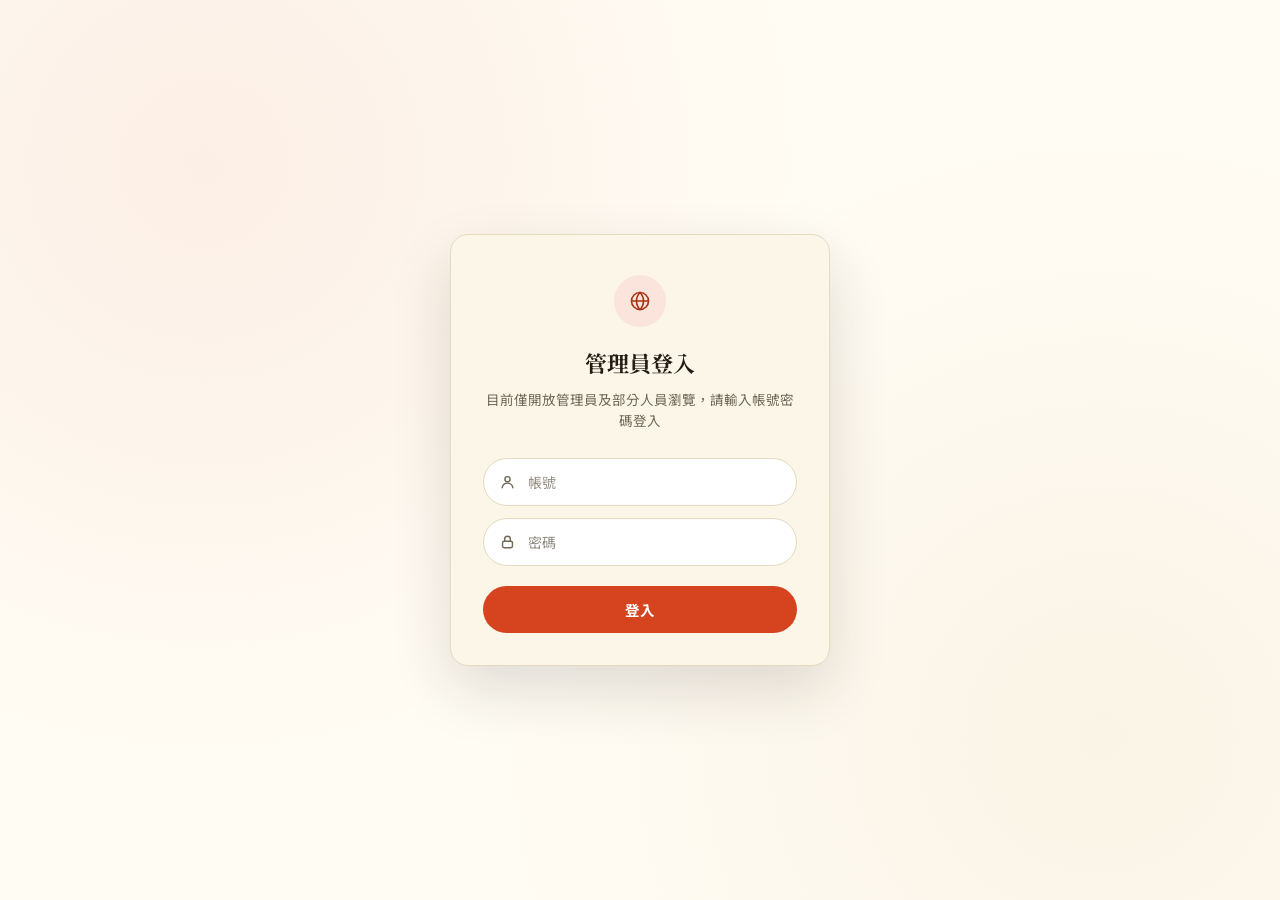
==== commit 97e46524: "no message" ====
--- a/index.html
+++ b/index.html
@@ -47,7 +47,7 @@
       </svg>
     </div>
     <h2 class="login-title">管理員登入</h2>
-    <p class="login-desc">此站僅開放管理員瀏覽，請輸入帳號密碼登入</p>
+    <p class="login-desc">目前僅開放管理員及部分人員瀏覽，請輸入帳號密碼登入</p>
 
     <form id="loginForm" novalidate>
       <div class="login-field">
